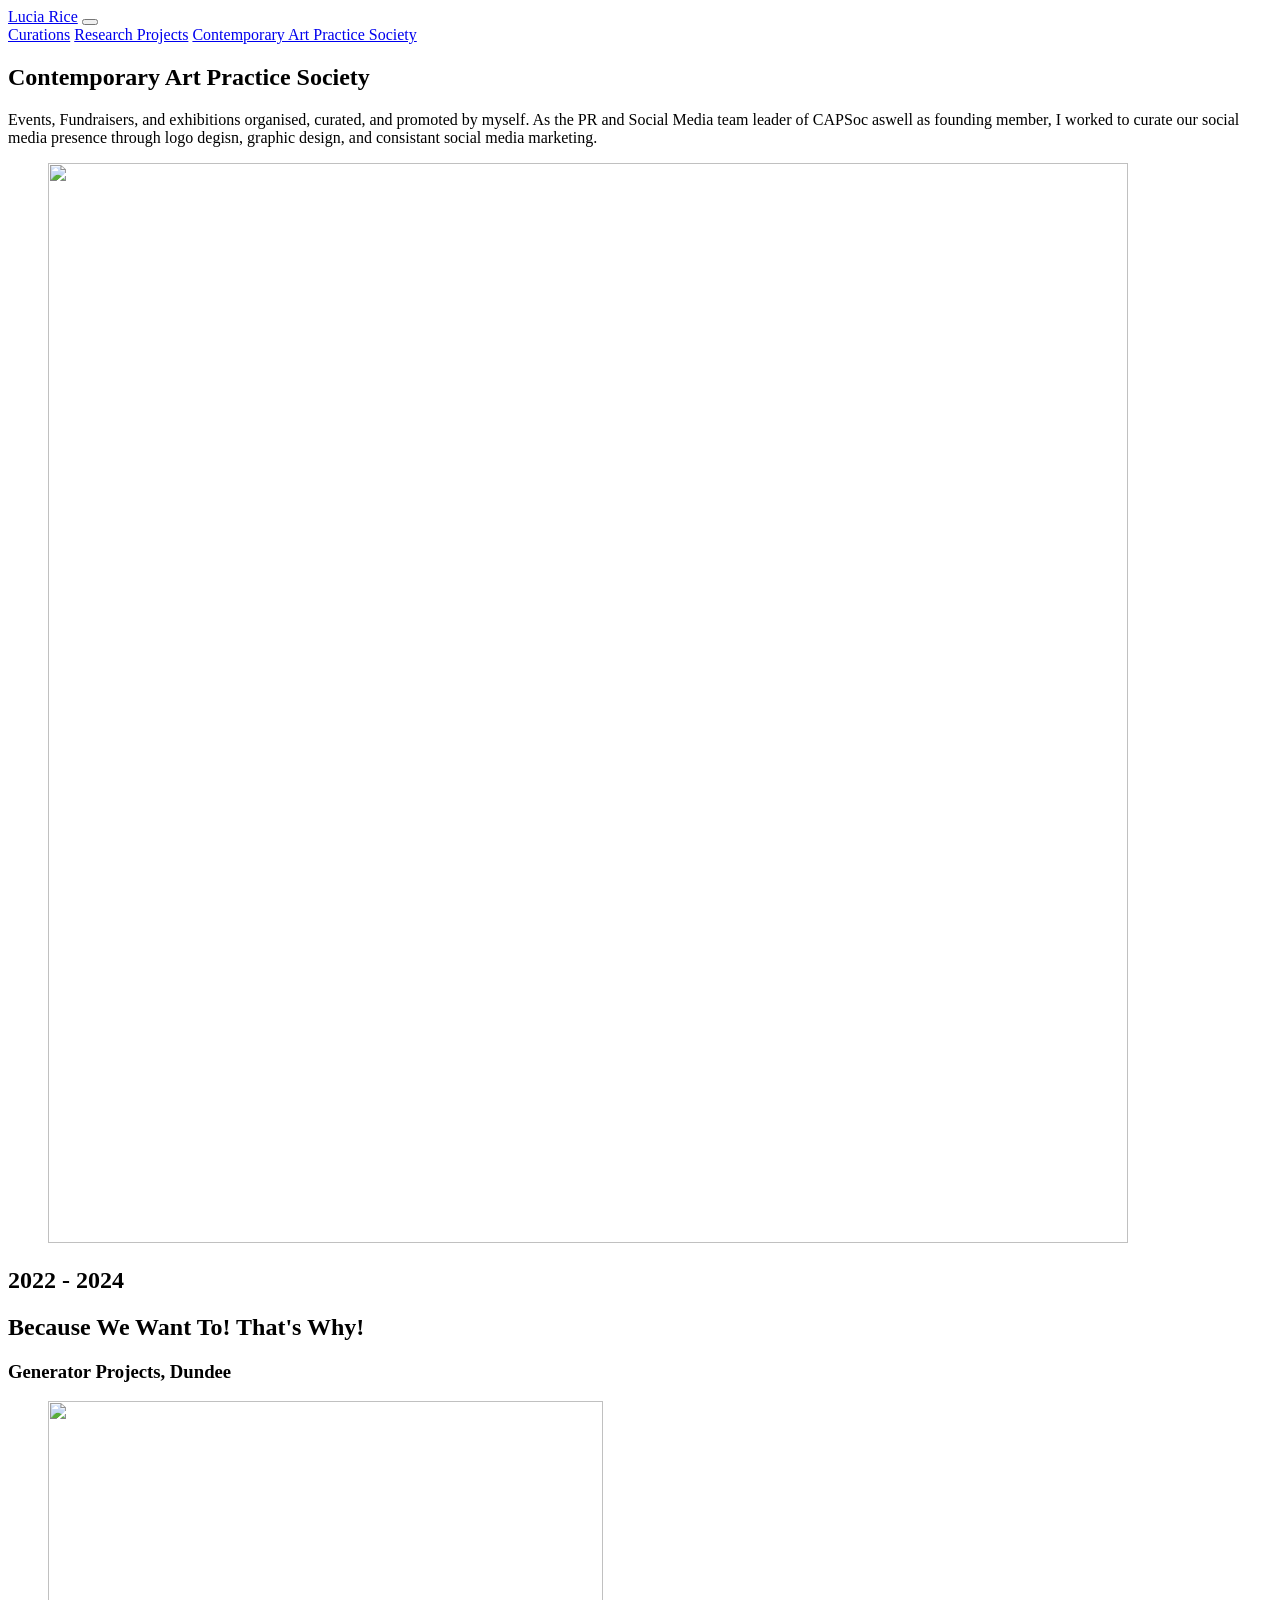
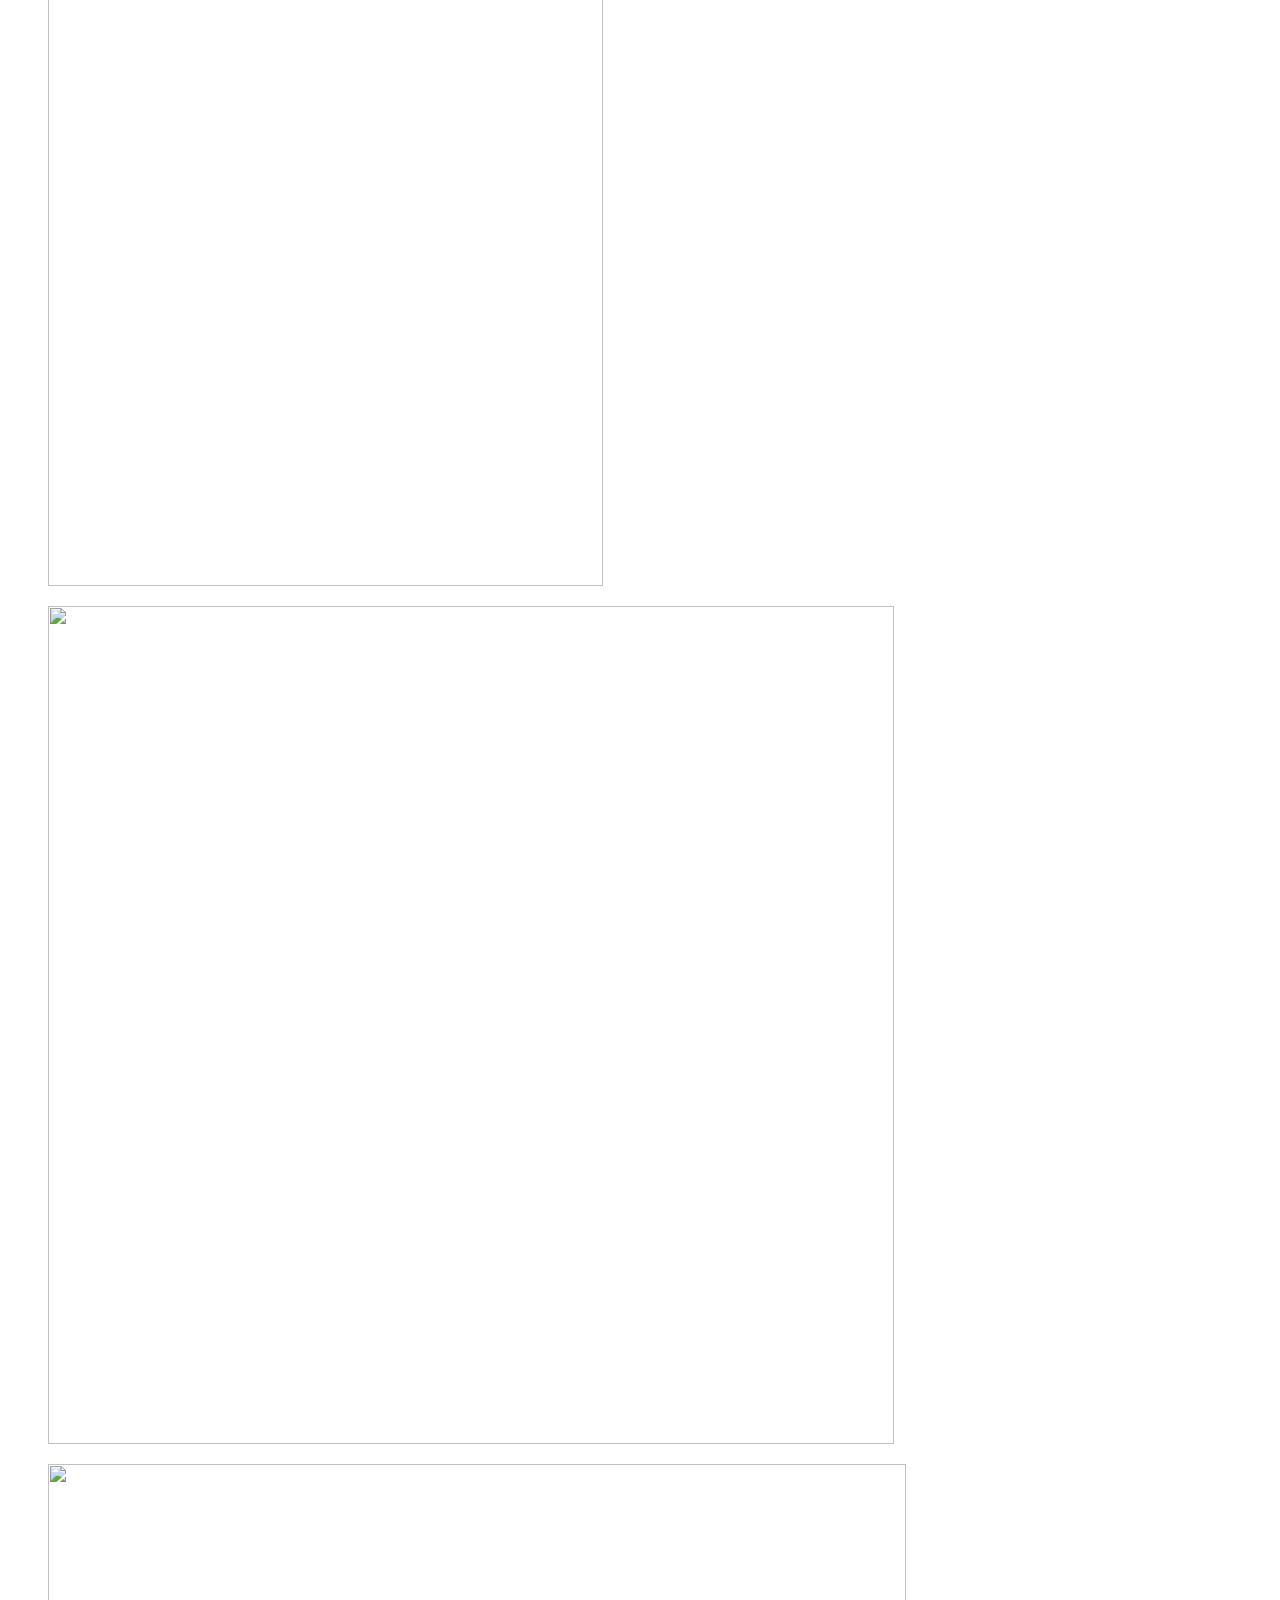
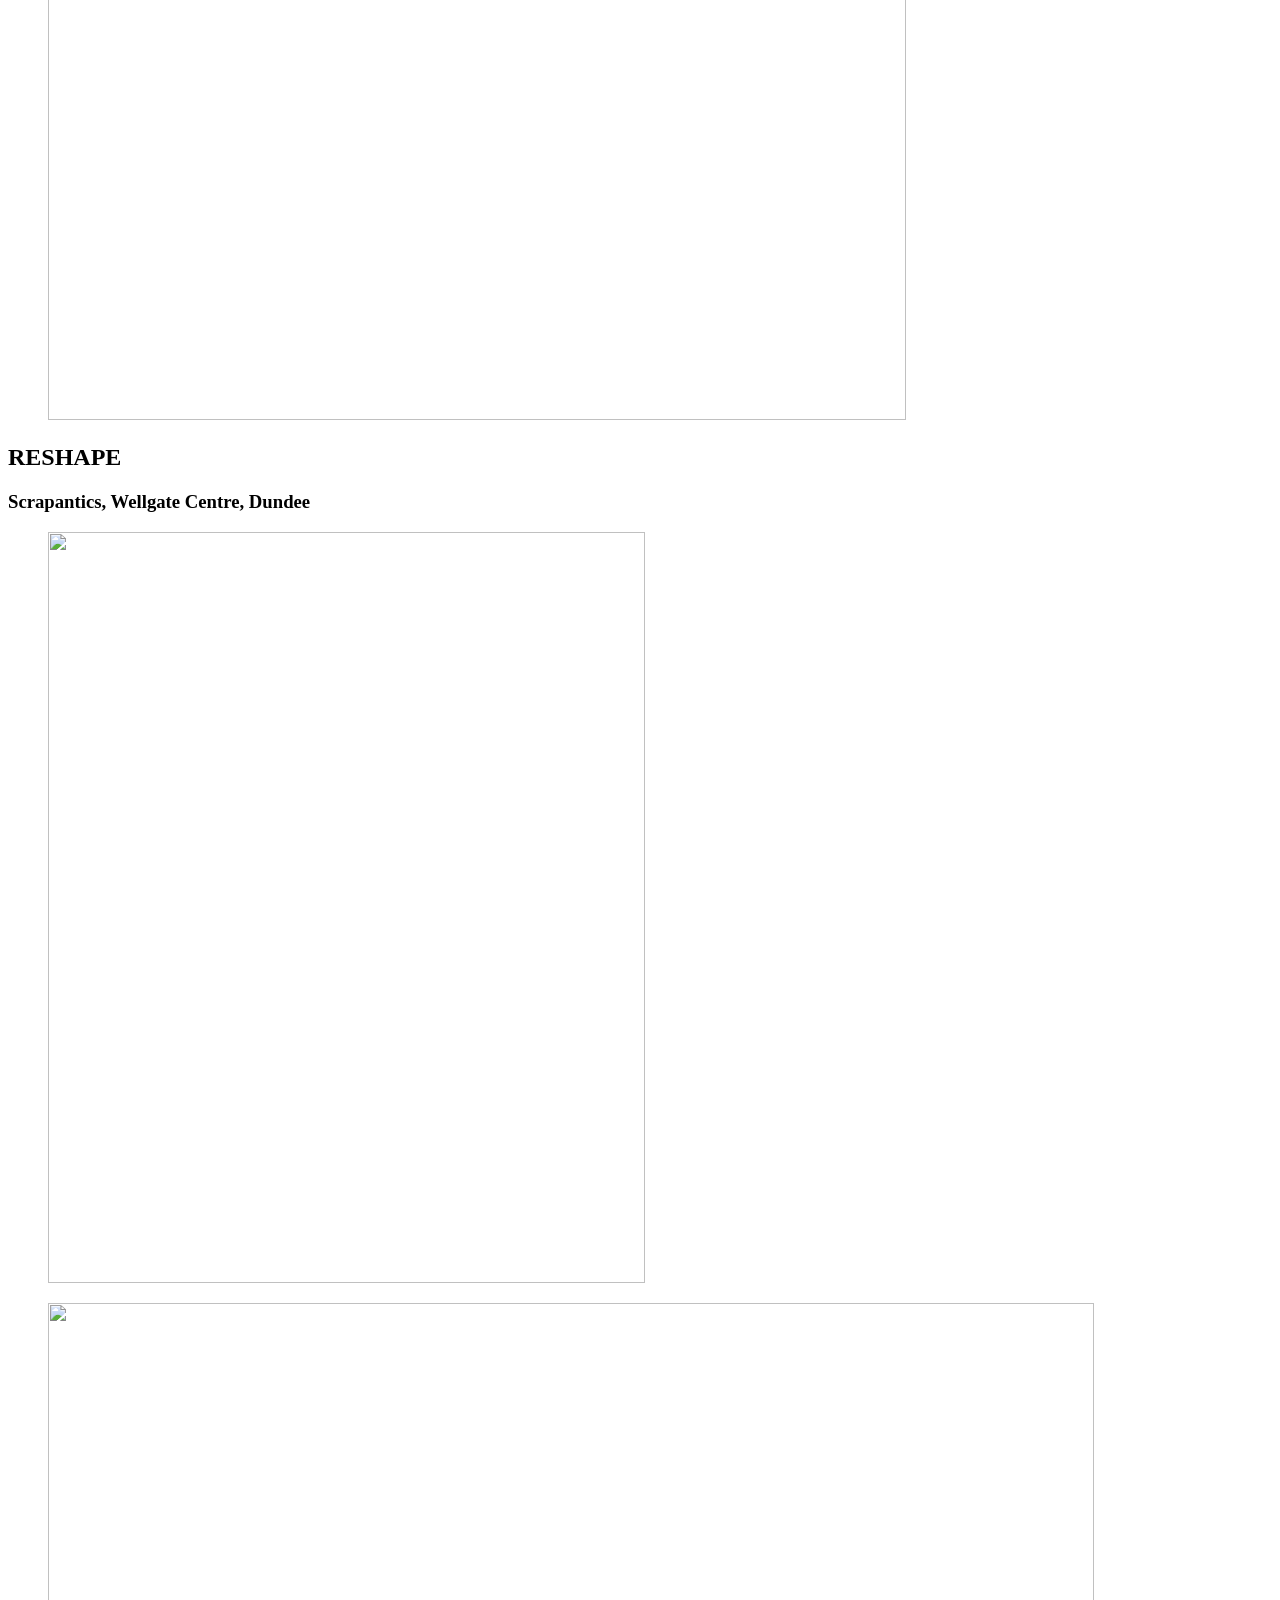
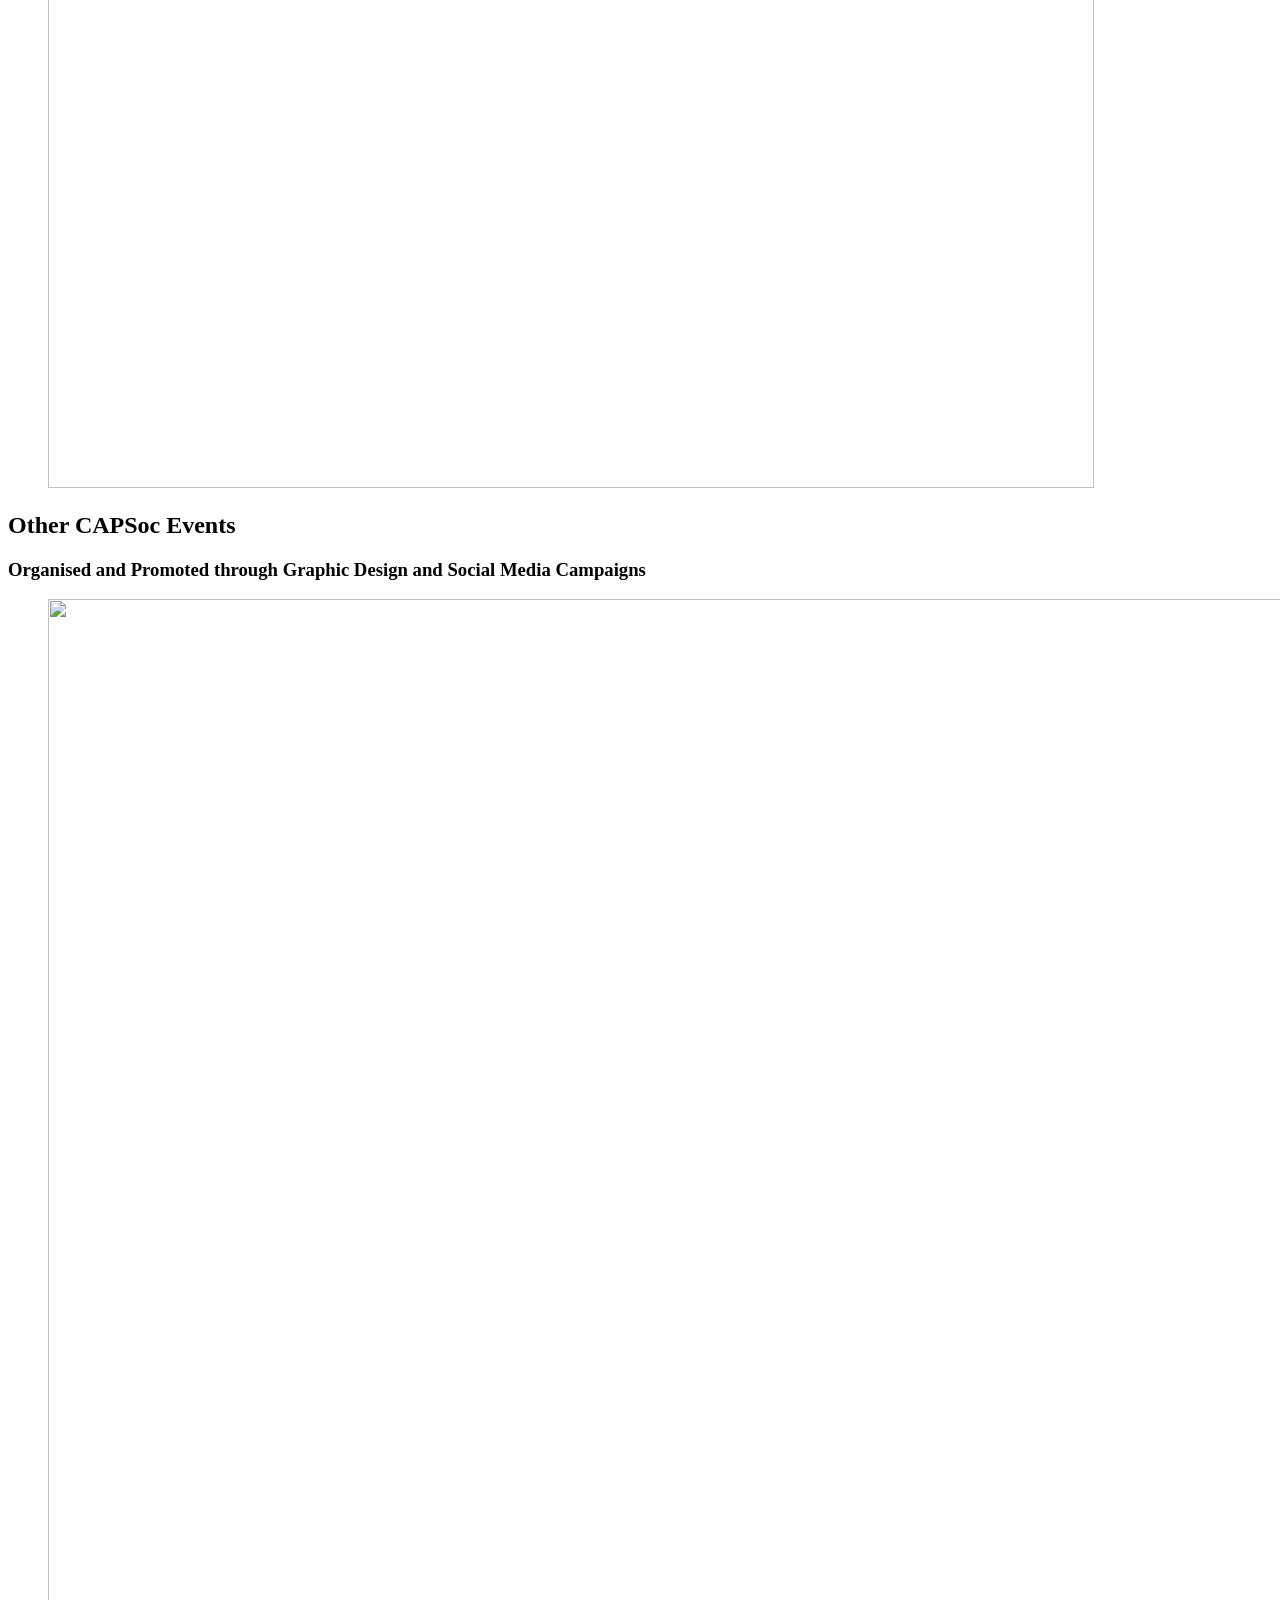
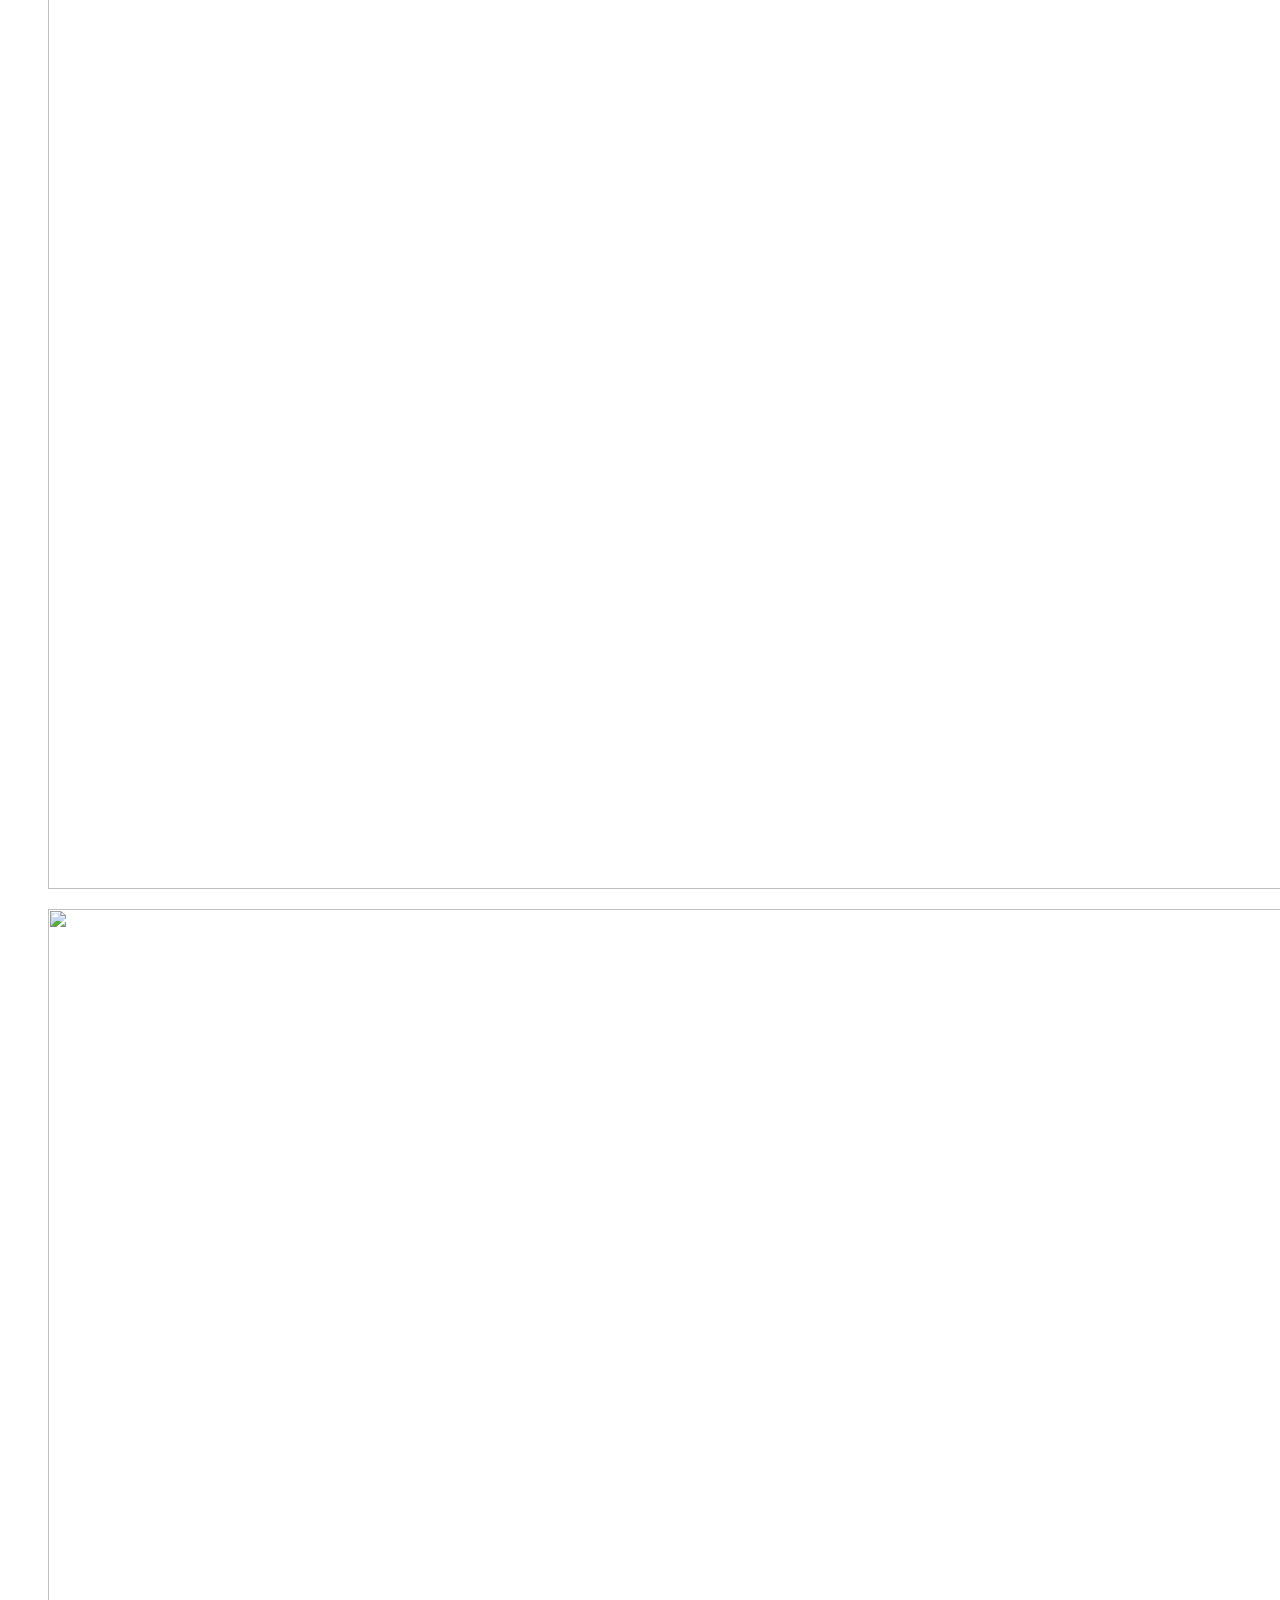
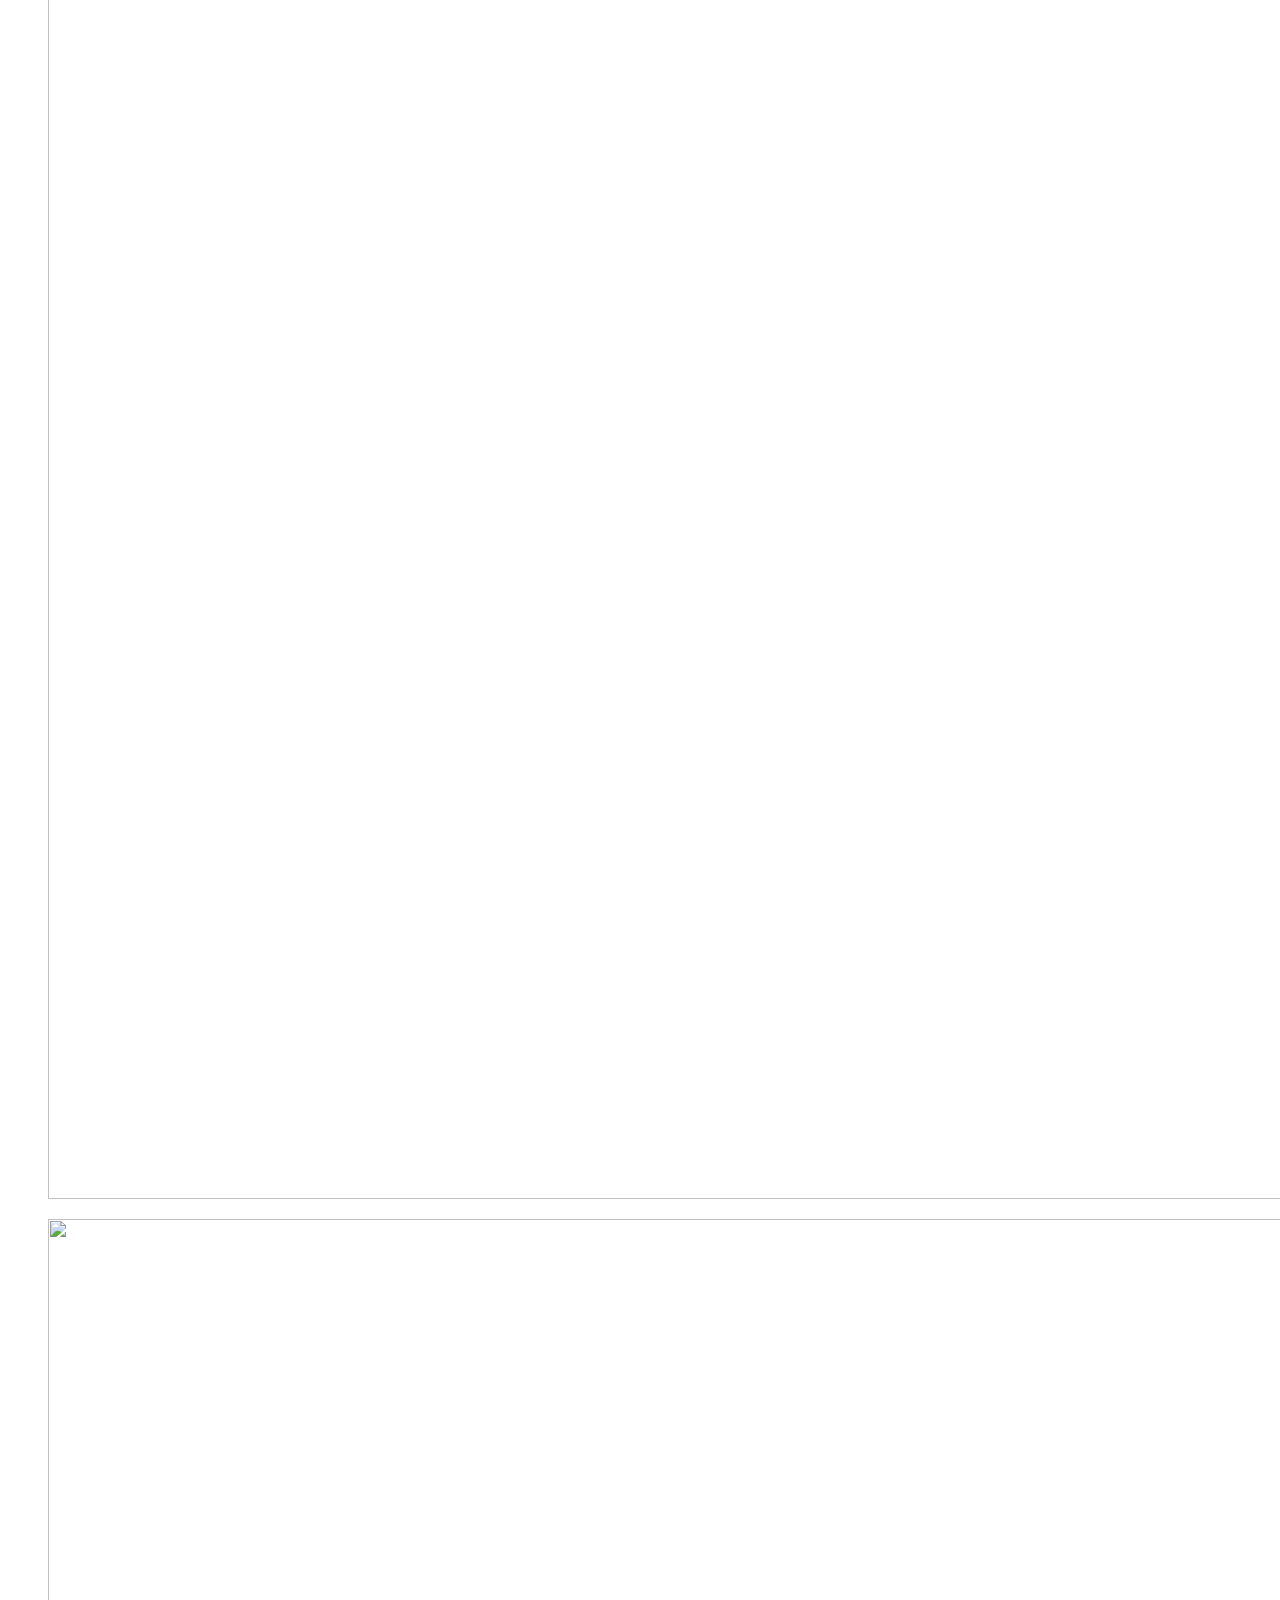
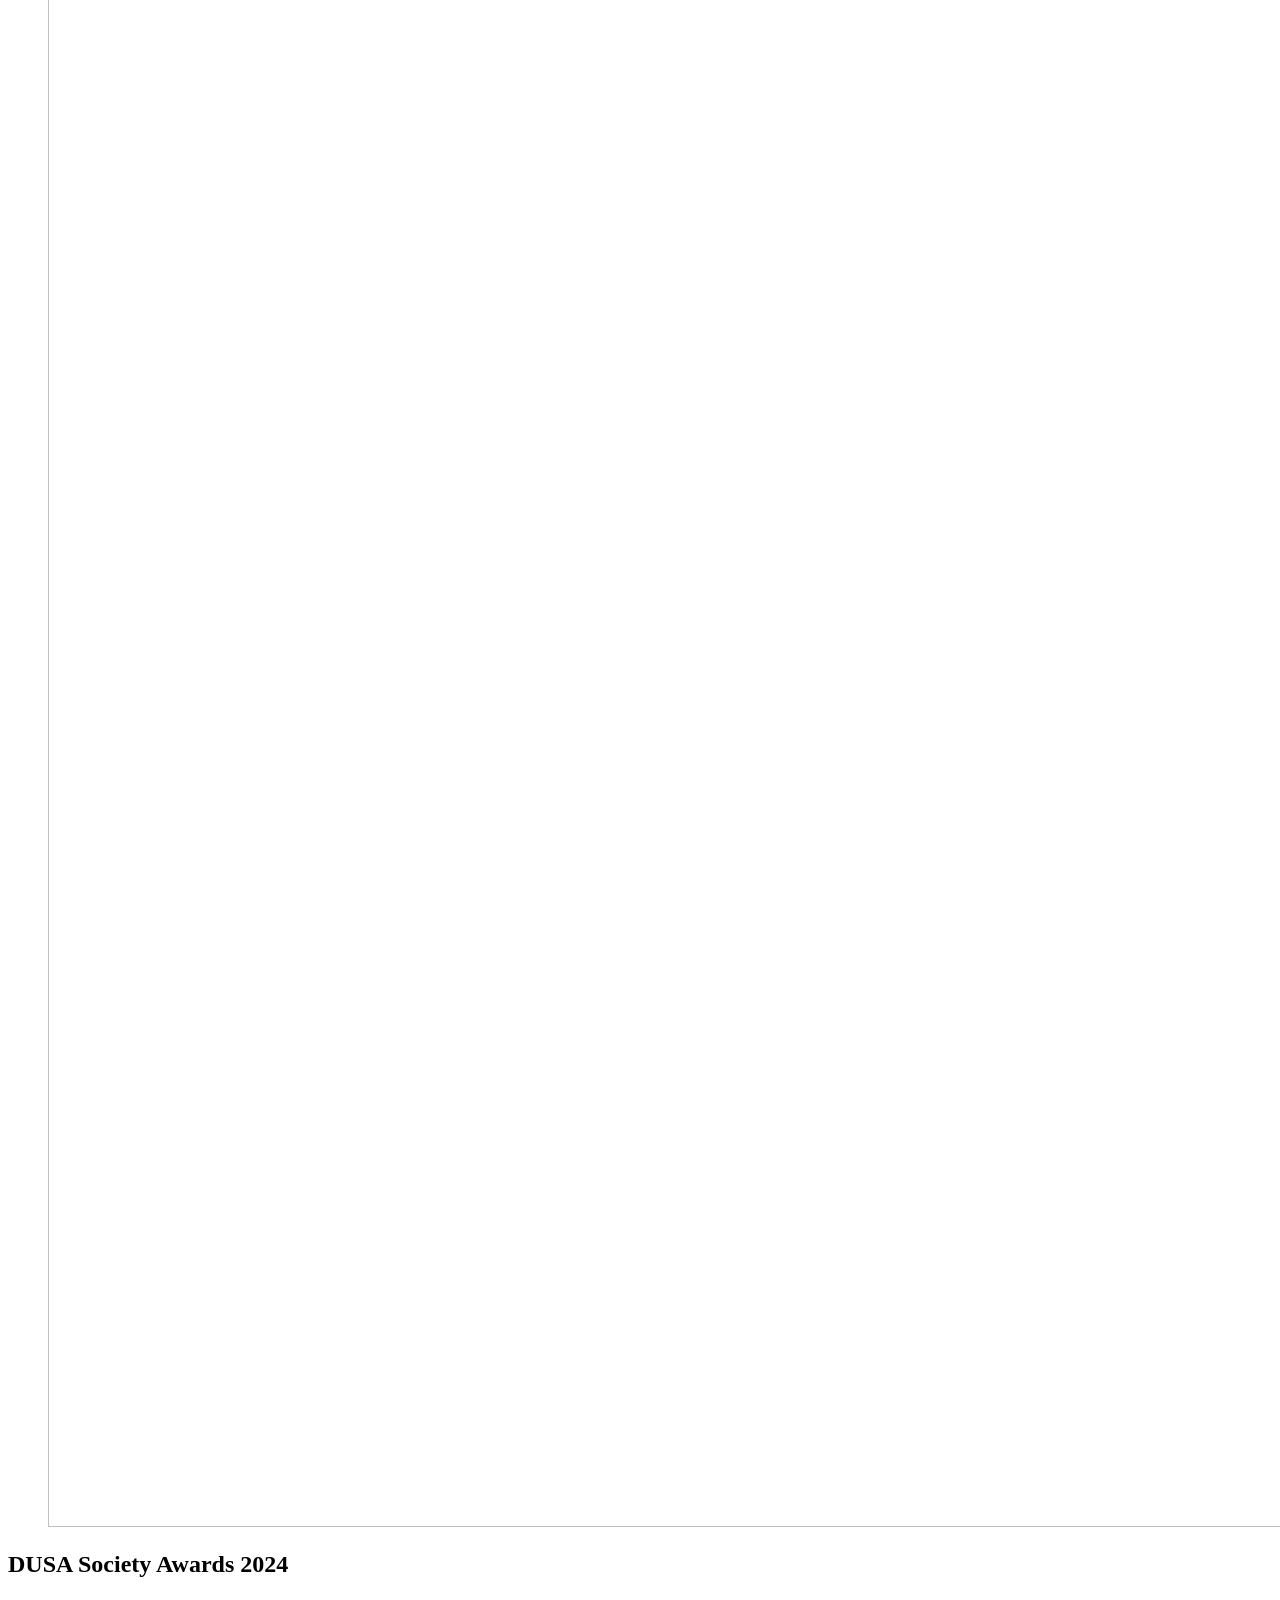
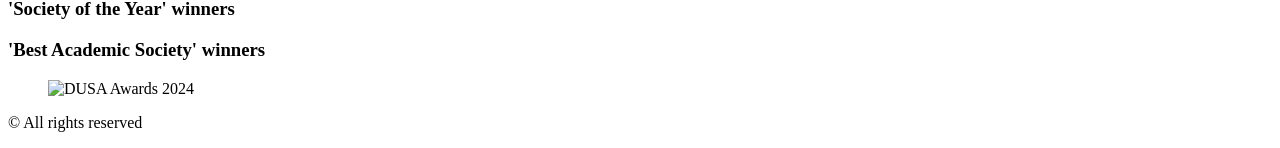
==== contemporary-art-practice-society.html @ 98f98ddd "Add files via upload" ====
<!doctype html>
<html lang="en">
<head>
  <meta charset="utf-8">
  <meta name="viewport" content="width=device-width, initial-scale=1">
  <title>Contemporary Art Practice Society — My Portfolio</title>
  <meta property="og:site_name" content="My Portfolio">
  <meta property="og:title" content="Contemporary Art Practice Society — My Portfolio">
  <link rel="preconnect" href="https://fonts.googleapis.com">
  <link rel="preconnect" href="https://fonts.gstatic.com" crossorigin>
  <link href="https://fonts.googleapis.com/css2?family=Inter:wght@400&family=Playfair+Display:wght@500;700&display=swap" rel="stylesheet">
  <link rel="stylesheet" href="css/styles.css">
  <script>document.documentElement.classList.add('js');</script>
  <script src="js/main.js" defer></script>
</head>
<body>
  <header class="site-header">
    <a class="site-logo" href="index.html">Lucia Rice</a>
    <button class="nav-toggle" aria-expanded="false" aria-controls="site-nav" aria-label="Toggle menu"><span></span><span></span><span></span></button>
    <nav id="site-nav" class="site-nav" aria-label="Main">
      <a href="index.html">Curations</a>
      <a href="research-projects.html">Research Projects</a>
      <a href="contemporary-art-practice-society.html" aria-current="page">Contemporary Art Practice Society</a>
    </nav>
  </header>

  <main>
    <section class="section section--two-col align-end">
      <div class="col">
        <h1 class="h1 max-800 text-left font-garamond self-start fade-in">Contemporary Art Practice Society</h1>
        <p class="long-text max-800 text-left font-garamond self-start fade-in">Events, Fundraisers, and exhibitions organised, curated, and promoted by myself. As the PR and Social Media team leader of CAPSoc aswell as founding member, I worked to curate our social media presence through logo degisn, graphic design, and consistant social media marketing.</p>
      </div>
      <div class="col">
        <figure class="single-image single-image--logo self-end fade-in"><img src="https://dkemhji6i1k0x.cloudfront.net/000_clients/4405666/page/logo-black-1-2bc833.webp" alt="" width="1080" height="1080"></figure>
        <h2 class="dates self-end fade-in">2022 - 2024</h2>
      </div>
    </section>
    <section class="section">
      <div class="col">
        <h2 class="h2 max-800 fade-in">Because We Want To! That's Why!</h2>
        <h3 class="h3 max-800 fade-in">Generator Projects, Dundee</h3>
        <div class="gallery stagger-fade-up" data-lightbox>
          <figure style="--ar: 0.707"><img src="https://dkemhji6i1k0x.cloudfront.net/000_clients/4405666/page/img-20240119-wa0010-c44b51.webp" alt="" width="555" height="785" loading="lazy"></figure>
          <figure style="--ar: 1.0095"><img src="https://dkemhji6i1k0x.cloudfront.net/000_clients/4405666/page/screenshot-2026-11-12-at-194853-1768f5.webp" alt="" width="846" height="838" loading="lazy"></figure>
          <figure style="--ar: 1.5432"><img src="https://dkemhji6i1k0x.cloudfront.net/000_clients/4405666/page/screenshot-2026-11-12-at-194929-c5b693.webp" alt="" width="858" height="556" loading="lazy"></figure>
        </div>
        <h2 class="h2 max-800 fade-in">RESHAPE</h2>
        <h3 class="h3 max-800 fade-in">Scrapantics, Wellgate Centre, Dundee</h3>
        <div class="gallery stagger-fade-up" data-lightbox>
          <figure style="--ar: 0.7949"><img src="https://dkemhji6i1k0x.cloudfront.net/000_clients/4405666/page/screenshot-2024-04-15-200110-c44b51.webp" alt="" width="597" height="751" loading="lazy"></figure>
          <figure style="--ar: 1.3325"><img src="https://dkemhji6i1k0x.cloudfront.net/000_clients/4405666/page/img-20231116-wa0006-acb04c.webp" alt="" width="1046" height="785" loading="lazy"></figure>
        </div>
        <h2 class="h2 max-800 fade-in">Other CAPSoc Events</h2>
        <h3 class="h3 max-800 fade-in">Organised and Promoted through Graphic Design and Social Media Campaigns</h3>
        <div class="gallery stagger-fade-up" data-lightbox>
          <figure style="--ar: 0.7497"><img src="https://dkemhji6i1k0x.cloudfront.net/000_clients/4405666/page/haloween-jpeg-ad5e4a.webp" alt="" width="1417" height="1890" loading="lazy"></figure>
          <figure style="--ar: 0.7497"><img src="https://dkemhji6i1k0x.cloudfront.net/000_clients/4405666/page/ceilidh-w-logo-b5c737.webp" alt="" width="1417" height="1890" loading="lazy"></figure>
          <figure style="--ar: 0.707"><img src="https://dkemhji6i1k0x.cloudfront.net/000_clients/4405666/page/studint-film-fest-7b6268.webp" alt="" width="2480" height="3508" loading="lazy"></figure>
        </div>
        <h2 class="h2 max-800 fade-in">DUSA Society Awards 2024</h2>
        <h3 class="h3 max-800 fade-in">'Society of the Year' winners</h3>
        <h3 class="h3 max-800 fade-in">'Best Academic Society' winners</h3>
        <figure class="single-image fade-in"><img src="https://dkemhji6i1k0x.cloudfront.net/000_clients/4405666/page/img-20240402-wa0009-7956ff.webp" alt="DUSA Awards 2024" width="1065" height="710" loading="lazy"></figure>
      </div>
    </section>
    <!-- empty spacer sections kept from the original site -->
    <section class="section"></section>
    <section class="section section--two-col"></section>
  </main>

  <footer class="site-footer">
    <p class="short-text">© All rights reserved</p>
  </footer>
</body>
</html>
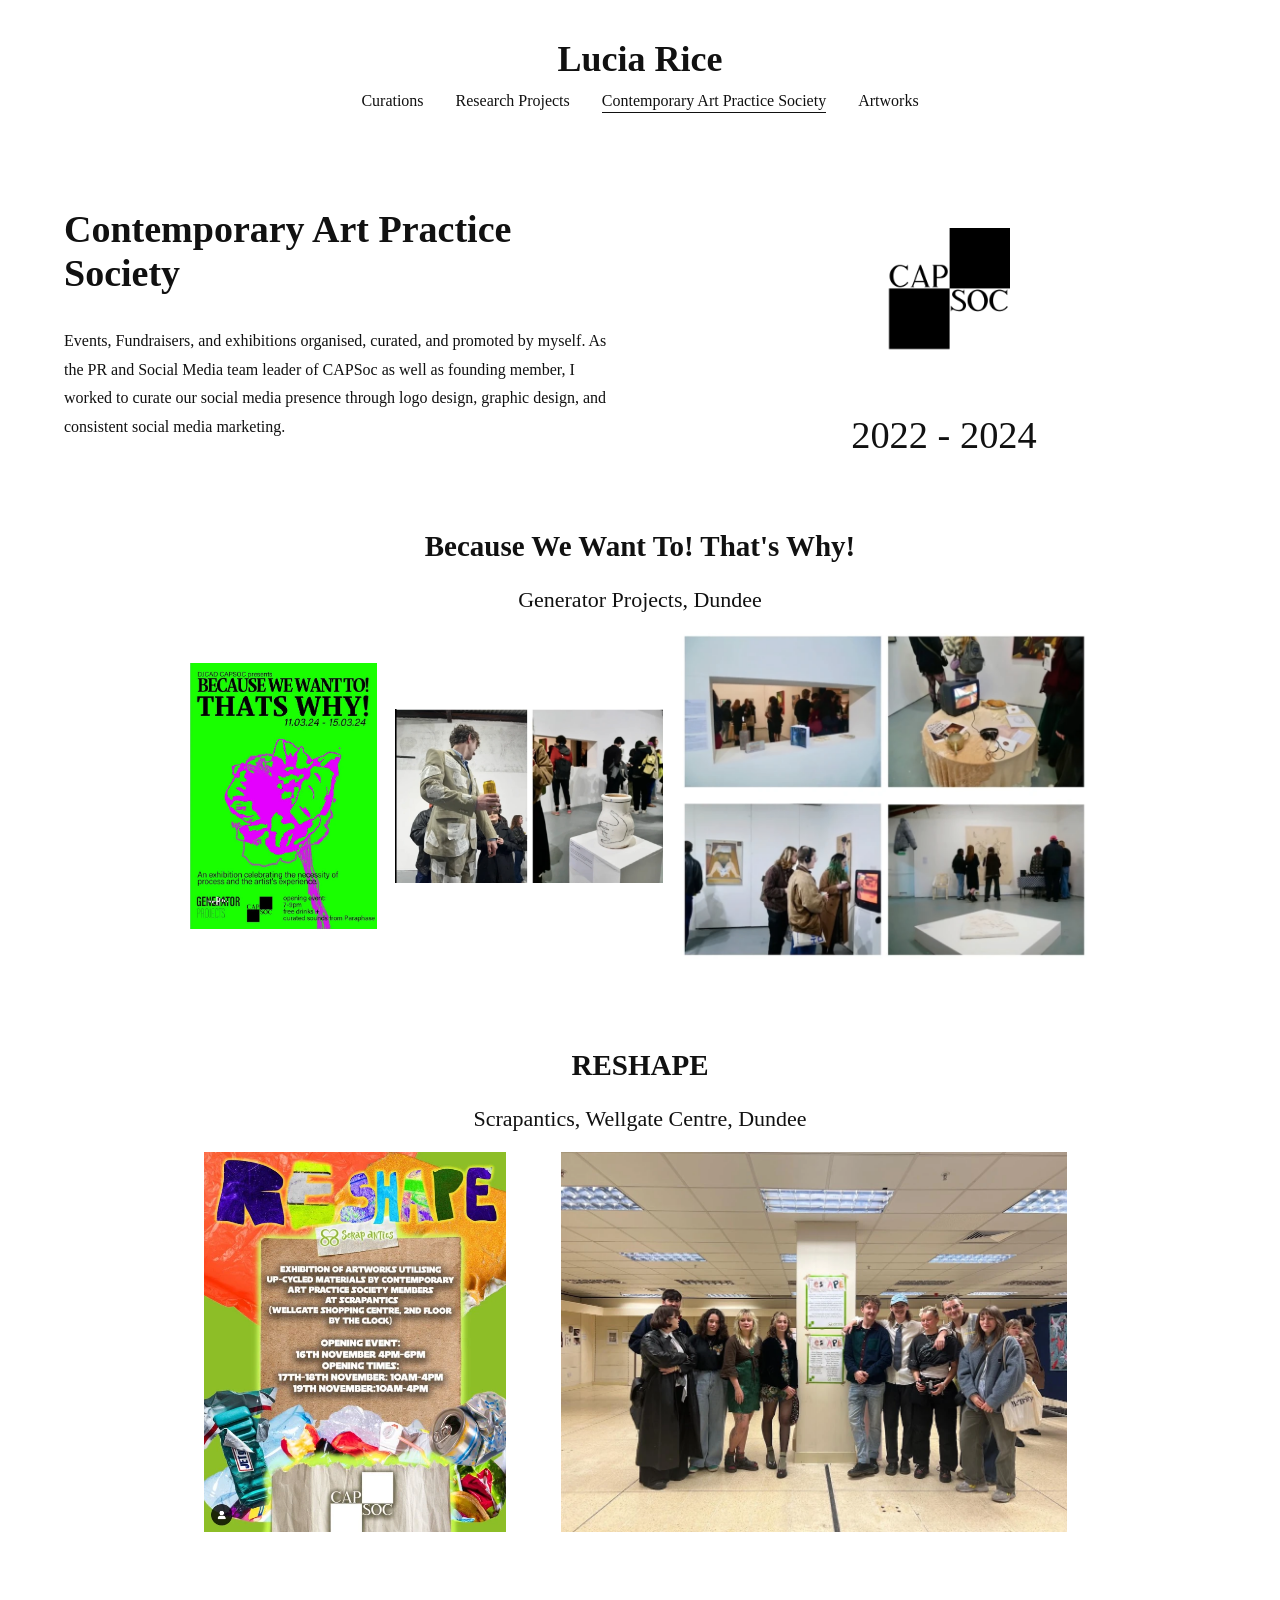
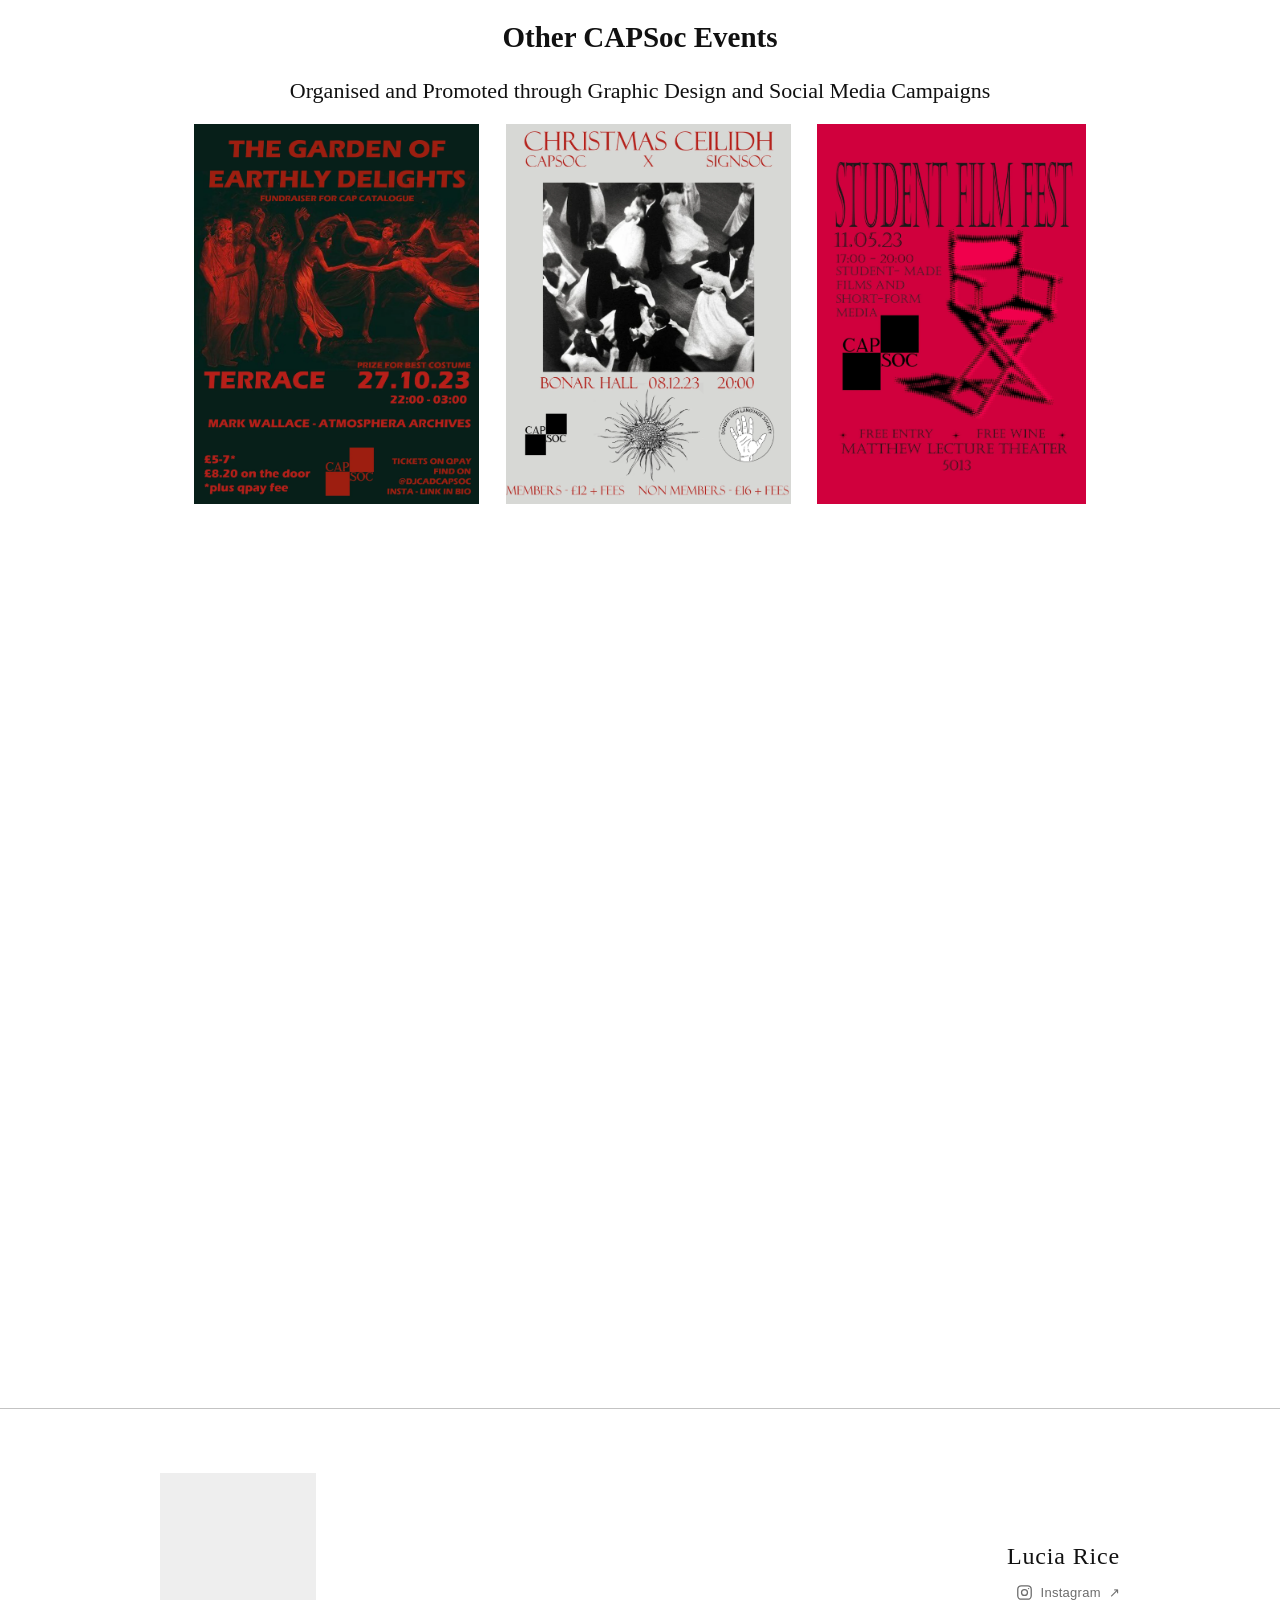
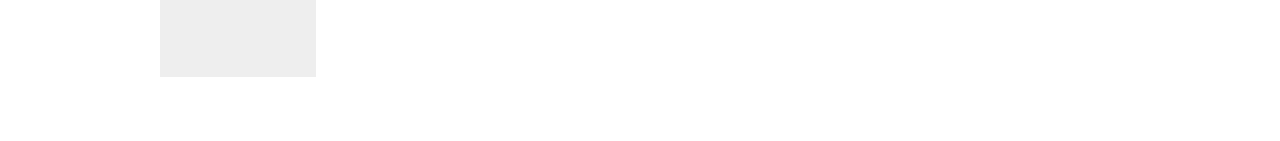
==== commit f884523d: "Add files via upload" ====
--- a/contemporary-art-practice-society.html
+++ b/contemporary-art-practice-society.html
@@ -16,22 +16,25 @@
 <body>
   <header class="site-header">
     <a class="site-logo" href="index.html">Lucia Rice</a>
+
+    <div class="header-portraits" aria-label="Photobooth portraits of Lucia Rice" role="img"><img src="images/portraits/IMG_9028.jpg" alt="" decoding="async"><img src="images/portraits/IMG_9029.jpg" alt="" decoding="async"><img src="images/portraits/IMG_9030.jpg" alt="" decoding="async"><img src="images/portraits/IMG_9031.jpg" alt="" decoding="async"></div>
     <button class="nav-toggle" aria-expanded="false" aria-controls="site-nav" aria-label="Toggle menu"><span></span><span></span><span></span></button>
     <nav id="site-nav" class="site-nav" aria-label="Main">
       <a href="index.html">Curations</a>
       <a href="research-projects.html">Research Projects</a>
       <a href="contemporary-art-practice-society.html" aria-current="page">Contemporary Art Practice Society</a>
+      <a href="artworks.html">Artworks</a>
     </nav>
   </header>
 
   <main>
-    <section class="section section--two-col align-end">
+    <section class="section section--two-col align-end caps-intro">
       <div class="col">
         <h1 class="h1 max-800 text-left font-garamond self-start fade-in">Contemporary Art Practice Society</h1>
-        <p class="long-text max-800 text-left font-garamond self-start fade-in">Events, Fundraisers, and exhibitions organised, curated, and promoted by myself. As the PR and Social Media team leader of CAPSoc aswell as founding member, I worked to curate our social media presence through logo degisn, graphic design, and consistant social media marketing.</p>
+        <p class="long-text max-800 text-left font-garamond self-start fade-in">Events, Fundraisers, and exhibitions organised, curated, and promoted by myself. As the PR and Social Media team leader of CAPSoc as well as founding member, I worked to curate our social media presence through logo design, graphic design, and consistent social media marketing.</p>
       </div>
       <div class="col">
-        <figure class="single-image single-image--logo self-end fade-in"><img src="https://dkemhji6i1k0x.cloudfront.net/000_clients/4405666/page/logo-black-1-2bc833.webp" alt="" width="1080" height="1080"></figure>
+        <figure class="single-image single-image--logo self-end fade-in"><img src="images/portfolio/caps-logo.webp" alt="" width="1080" height="1080"></figure>
         <h2 class="dates self-end fade-in">2022 - 2024</h2>
       </div>
     </section>
@@ -39,28 +42,28 @@
       <div class="col">
         <h2 class="h2 max-800 fade-in">Because We Want To! That's Why!</h2>
         <h3 class="h3 max-800 fade-in">Generator Projects, Dundee</h3>
-        <div class="gallery stagger-fade-up" data-lightbox>
-          <figure style="--ar: 0.707"><img src="https://dkemhji6i1k0x.cloudfront.net/000_clients/4405666/page/img-20240119-wa0010-c44b51.webp" alt="" width="555" height="785" loading="lazy"></figure>
-          <figure style="--ar: 1.0095"><img src="https://dkemhji6i1k0x.cloudfront.net/000_clients/4405666/page/screenshot-2026-11-12-at-194853-1768f5.webp" alt="" width="846" height="838" loading="lazy"></figure>
-          <figure style="--ar: 1.5432"><img src="https://dkemhji6i1k0x.cloudfront.net/000_clients/4405666/page/screenshot-2026-11-12-at-194929-c5b693.webp" alt="" width="858" height="556" loading="lazy"></figure>
+        <div class="gallery gallery--caps stagger-fade-up" data-lightbox>
+          <figure style="--ar: 0.707"><img src="images/portfolio/generator-poster.webp" alt="" width="555" height="785" loading="lazy"></figure>
+          <figure style="--ar: 1.0095"><img src="images/portfolio/generator-2.webp" alt="" width="846" height="838" loading="lazy"></figure>
+          <figure style="--ar: 1.5432"><img src="images/portfolio/generator-3.webp" alt="" width="858" height="556" loading="lazy"></figure>
         </div>
         <h2 class="h2 max-800 fade-in">RESHAPE</h2>
         <h3 class="h3 max-800 fade-in">Scrapantics, Wellgate Centre, Dundee</h3>
-        <div class="gallery stagger-fade-up" data-lightbox>
-          <figure style="--ar: 0.7949"><img src="https://dkemhji6i1k0x.cloudfront.net/000_clients/4405666/page/screenshot-2024-04-15-200110-c44b51.webp" alt="" width="597" height="751" loading="lazy"></figure>
-          <figure style="--ar: 1.3325"><img src="https://dkemhji6i1k0x.cloudfront.net/000_clients/4405666/page/img-20231116-wa0006-acb04c.webp" alt="" width="1046" height="785" loading="lazy"></figure>
+        <div class="gallery gallery--caps stagger-fade-up" data-lightbox>
+          <figure style="--ar: 0.7949"><img src="images/portfolio/reshape-1.webp" alt="" width="597" height="751" loading="lazy"></figure>
+          <figure style="--ar: 1.3325"><img src="images/portfolio/reshape-2.webp" alt="" width="1046" height="785" loading="lazy"></figure>
         </div>
         <h2 class="h2 max-800 fade-in">Other CAPSoc Events</h2>
         <h3 class="h3 max-800 fade-in">Organised and Promoted through Graphic Design and Social Media Campaigns</h3>
-        <div class="gallery stagger-fade-up" data-lightbox>
-          <figure style="--ar: 0.7497"><img src="https://dkemhji6i1k0x.cloudfront.net/000_clients/4405666/page/haloween-jpeg-ad5e4a.webp" alt="" width="1417" height="1890" loading="lazy"></figure>
-          <figure style="--ar: 0.7497"><img src="https://dkemhji6i1k0x.cloudfront.net/000_clients/4405666/page/ceilidh-w-logo-b5c737.webp" alt="" width="1417" height="1890" loading="lazy"></figure>
-          <figure style="--ar: 0.707"><img src="https://dkemhji6i1k0x.cloudfront.net/000_clients/4405666/page/studint-film-fest-7b6268.webp" alt="" width="2480" height="3508" loading="lazy"></figure>
+        <div class="gallery gallery--caps stagger-fade-up" data-lightbox>
+          <figure style="--ar: 0.7497"><img src="images/portfolio/event-halloween.webp" alt="" width="1417" height="1890" loading="lazy"></figure>
+          <figure style="--ar: 0.7497"><img src="images/portfolio/event-ceilidh.webp" alt="" width="1417" height="1890" loading="lazy"></figure>
+          <figure style="--ar: 0.707"><img src="images/portfolio/event-film-festival.webp" alt="" width="2480" height="3508" loading="lazy"></figure>
         </div>
         <h2 class="h2 max-800 fade-in">DUSA Society Awards 2024</h2>
         <h3 class="h3 max-800 fade-in">'Society of the Year' winners</h3>
         <h3 class="h3 max-800 fade-in">'Best Academic Society' winners</h3>
-        <figure class="single-image fade-in"><img src="https://dkemhji6i1k0x.cloudfront.net/000_clients/4405666/page/img-20240402-wa0009-7956ff.webp" alt="DUSA Awards 2024" width="1065" height="710" loading="lazy"></figure>
+        <figure class="single-image single-image--awards fade-in"><img src="images/portfolio/dusa-awards-2024.webp" alt="DUSA Awards 2024" width="1065" height="710" loading="lazy"></figure>
       </div>
     </section>
     <!-- empty spacer sections kept from the original site -->
@@ -68,8 +71,19 @@
     <section class="section section--two-col"></section>
   </main>
 
-  <footer class="site-footer">
-    <p class="short-text">© All rights reserved</p>
+  <footer class="site-footer site-footer--editorial">
+    <div class="footer-content">
+      <div class="portrait-sequence" role="img" aria-label="Four black-and-white photobooth portraits of Lucia Rice">
+        <img src="images/portraits/IMG_9028.jpg" alt="" decoding="async" loading="lazy">
+        <img src="images/portraits/IMG_9029.jpg" alt="" decoding="async" loading="lazy">
+        <img src="images/portraits/IMG_9030.jpg" alt="" decoding="async" loading="lazy">
+        <img src="images/portraits/IMG_9031.jpg" alt="" decoding="async" loading="lazy">
+      </div>
+      <div class="footer-details">
+        <p class="short-text">Lucia Rice</p>
+        <a class="footer-instagram" href="https://www.instagram.com/chiaaart_/" target="_blank" rel="noopener noreferrer" aria-label="Lucia Rice art Instagram, @chiaaart_"><svg class="instagram-icon" viewBox="0 0 24 24" width="17" height="17" fill="none" stroke="currentColor" stroke-width="1.8" stroke-linecap="round" stroke-linejoin="round" aria-hidden="true"><rect x="2.5" y="2.5" width="19" height="19" rx="5"/><circle cx="12" cy="12" r="4.2"/><circle cx="17.7" cy="6.5" r="1" fill="currentColor" stroke="none"/></svg><span>Instagram</span> <span aria-hidden="true">↗</span></a>
+      </div>
+    </div>
   </footer>
 </body>
 </html>
--- a/css/styles.css
+++ b/css/styles.css
@@ -0,0 +1,592 @@
+/* ==========================================================================
+   Lucia Rice portfolio: site styles
+   Values (fonts, sizes, spacing) were taken from the original Portfoliobox
+   site, so the look matches. Change the tokens below to restyle everything.
+   ========================================================================== */
+
+:root {
+  /* colours */
+  --page-bg: #ffffff;
+  --page-text: #111111;
+  --panel: #f5f5f5;
+  --muted: #6b6b6b;
+  --border: rgba(17, 17, 17, 0.25);
+
+  /* fonts */
+  --font-body: 'Inter', sans-serif;
+  --font-heading: 'Playfair Display', serif;
+  --font-garamond: 'Garamond', serif;
+  --font-georgia: 'Georgia', serif;
+  --font-paste: 'Times New Roman', serif; /* used by the essay abstracts */
+
+  /* spacing */
+  --section-pad-y: 4vh;
+  --section-pad-x: 5%;
+  --col-gap: 40px;
+  --breakpoint-note: 768px; /* media queries below use this value */
+}
+
+*,
+*::before,
+*::after { box-sizing: border-box; }
+
+html { -webkit-text-size-adjust: 100%; }
+
+body {
+  margin: 0;
+  background: var(--page-bg);
+  color: var(--page-text);
+  font-family: var(--font-body);
+  font-weight: 400;
+  overflow-x: clip;
+}
+
+img { display: block; max-width: 100%; }
+
+a { color: inherit; text-decoration: none; }
+a:focus-visible,
+button:focus-visible { outline: 2px solid var(--page-text); outline-offset: 3px; }
+
+/* ---------- header / navigation (centred, stacked) ---------- */
+
+.site-header {
+  display: grid;
+  grid-template-columns: 1fr;
+  gap: 0.55em;
+  justify-items: center;
+  align-items: center;
+  padding: 18px 4vw;
+}
+
+.site-logo {
+  font-family: var(--font-heading);
+  font-weight: 700;
+  font-size: 36px;
+  line-height: 1;
+  text-align: center;
+}
+
+.site-nav {
+  display: flex;
+  flex-direction: row;
+  flex-wrap: wrap;
+  justify-content: center;
+  align-items: center;
+  column-gap: 2em;
+  row-gap: 0.4em;
+  font-family: var(--font-heading);
+  font-weight: 500;
+}
+
+.site-nav a { padding: 0.15em 0; border-bottom: 1px solid transparent; }
+.site-nav a:hover,
+.site-nav a[aria-current='page'] { border-bottom-color: currentColor; }
+
+.nav-toggle {
+  display: none;
+  background: none;
+  border: 0;
+  padding: 8px;
+  cursor: pointer;
+}
+.nav-toggle span {
+  display: block;
+  width: 24px;
+  height: 2px;
+  margin: 5px 0;
+  background: var(--page-text);
+  transition: transform 0.25s ease, opacity 0.25s ease;
+}
+.nav-toggle[aria-expanded='true'] span:nth-child(1) { transform: translateY(7px) rotate(45deg); }
+.nav-toggle[aria-expanded='true'] span:nth-child(2) { opacity: 0; }
+.nav-toggle[aria-expanded='true'] span:nth-child(3) { transform: translateY(-7px) rotate(-45deg); }
+
+/* ---------- sections ---------- */
+
+.section {
+  display: grid;
+  grid-template-columns: 1fr;
+  align-items: center;
+  width: 100%;
+  min-height: 20px;
+  padding: var(--section-pad-y) var(--section-pad-x);
+}
+
+.section--two-col {
+  grid-template-columns: 1fr 1fr;
+  gap: var(--col-gap);
+}
+
+/* Each column inside a section is a vertical stack. */
+.col {
+  display: flex;
+  flex-direction: column;
+  min-width: 0;
+}
+.section--two-col.align-start { align-items: flex-start; }
+.section--two-col.align-end { align-items: flex-end; }
+
+/* Centre blocks inside a column unless a modifier says otherwise. */
+.col > * { margin-inline: auto; width: 100%; }
+.col > .self-start { margin-inline: 0 auto; }
+.col > .self-end { margin-inline: auto 0; }
+.col > .self-center { margin-inline: auto; }
+
+/* ---------- text blocks ---------- */
+
+.h1,
+.h2,
+.h3 {
+  font-family: var(--font-heading);
+  text-align: center;
+  margin-top: 0;
+}
+.h1 { font-size: 38px; font-weight: 700; margin-bottom: 32px; }
+.h2 { font-size: 29px; font-weight: 700; margin-bottom: 24px; }
+.h3 { font-size: 22px; font-weight: 500; margin-bottom: 20px; }
+
+.long-text { line-height: 1.8; margin-block: 0 16px; }
+.short-text { margin-block: 0 16px; }
+
+.max-800 { max-width: 800px; }
+.max-none { max-width: none; }
+.text-left { text-align: left; }
+.text-center { text-align: center; }
+.text-right { text-align: right; }
+.text-justify { text-align: justify; }
+.font-garamond { font-family: var(--font-garamond); }
+.font-georgia { font-family: var(--font-georgia); }
+
+/* Essay abstracts were pasted into Portfoliobox with their own fonts, so each
+   variant below keeps the size it had on the original site. */
+.essay { font-family: var(--font-paste); font-size: 12px; line-height: normal; color: #000; }
+.essay p { margin: 0 0 1em; }
+.essay--garamond { font-family: var(--font-garamond); line-height: 1.2; }
+.essay--small { font-size: 8pt; line-height: 1.2; }
+.essay--small p { margin: 0; }
+.essay--small p.gap-after { margin-bottom: 1.2em; }
+.essay--small p.indent { margin-left: 36pt; }
+
+/* ---------- CAPS page ---------- */
+
+.dates {
+  font-family: var(--font-garamond);
+  font-size: 80px;
+  line-height: 1.5;
+  max-width: 500px;
+  text-align: right;
+  margin-block: 0;
+  font-weight: 400;
+}
+
+/* ---------- Research page: opening heading ---------- */
+
+.section--research-title {
+  grid-template-columns: 400px 360px;
+  gap: var(--col-gap);
+  justify-content: center;
+  overflow-x: clip;
+}
+/* The original heading was set wider than its 400px column, so it runs
+   across the grid on one line. Kept as it was. */
+.col > .research-title { width: 2000px; max-width: 1163px; text-align: left; margin-inline: 0; }
+
+/* ---------- description list (research page, last block) ---------- */
+
+.desc-list {
+  display: grid;
+  grid-template-columns: repeat(3, 1fr);
+  column-gap: 32px;
+  align-items: start;
+  max-width: 800px;
+  font-family: var(--font-garamond);
+  text-align: justify;
+}
+.desc-list h5 { font-size: 1.1em; font-weight: 700; margin: 0 0 0.5em; }
+.desc-list p { margin: 0 0 1em; }
+.desc-list .desc > :last-child { margin-bottom: 0; }
+
+/* ---------- images and galleries ---------- */
+
+.single-image { max-width: 800px; margin-bottom: 16px; }
+.single-image img { width: 100%; height: auto; object-fit: cover; }
+.single-image--logo { max-width: 403px; max-height: 492px; }
+
+/* A row of images with equal heights. Each figure's width follows its
+   aspect ratio (--ar = width / height). If you swap a picture, update --ar. */
+.gallery {
+  display: flex;
+  align-items: stretch;
+  width: 83%;
+  margin: 0 auto 24px;
+}
+.gallery figure { flex: var(--ar, 1) 1 0; min-width: 0; margin: 0; }
+.gallery img { width: 100%; height: 100%; object-fit: cover; }
+.gallery[data-lightbox] img { cursor: zoom-in; }
+
+/* ---------- footer ---------- */
+
+.site-footer {
+  display: grid;
+  justify-content: center;
+  padding: 8vh var(--section-pad-x) 2vh;
+}
+
+/* ---------- animation (fade in on scroll) ---------- */
+
+.js .fade-in { opacity: 0; transition: opacity 0.8s ease; }
+.js .fade-in.in-view { opacity: 1; }
+.js .stagger-fade-up figure {
+  opacity: 0;
+  transform: translateY(18px);
+  transition: opacity 0.7s ease, transform 0.7s ease;
+  transition-delay: calc(var(--i, 0) * 90ms);
+}
+.js .stagger-fade-up.in-view figure { opacity: 1; transform: none; }
+
+@media (prefers-reduced-motion: reduce) {
+  .js .fade-in,
+  .js .stagger-fade-up figure { opacity: 1; transform: none; transition: none; }
+}
+
+/* ---------- lightbox ---------- */
+
+.lightbox {
+  position: fixed;
+  inset: 0;
+  z-index: 1000;
+  display: none;
+  align-items: center;
+  justify-content: center;
+  background: rgba(255, 255, 255, 0.96);
+  animation: lb-fade 0.25s ease;
+}
+.lightbox.open { display: flex; }
+.lightbox img { max-width: 92vw; max-height: 88vh; object-fit: contain; }
+.lightbox button {
+  position: absolute;
+  background: none;
+  border: 0;
+  font-size: 34px;
+  line-height: 1;
+  padding: 14px 18px;
+  color: var(--page-text);
+  cursor: pointer;
+}
+.lightbox .lb-close { top: 8px; right: 8px; }
+.lightbox .lb-prev { left: 4px; top: 50%; transform: translateY(-50%); }
+.lightbox .lb-next { right: 4px; top: 50%; transform: translateY(-50%); }
+@keyframes lb-fade { from { opacity: 0; } to { opacity: 1; } }
+
+/* ---------- mobile ---------- */
+
+@media (max-width: 768px) {
+  .site-header {
+    grid-template-columns: 1fr auto;
+    justify-items: start;
+    padding: 14px 4vw;
+  }
+  .site-logo { font-size: 34px; text-align: left; }
+  .nav-toggle { display: block; }
+  .site-nav {
+    display: none;
+    grid-column: 1 / -1;
+    flex-direction: column;
+    flex-wrap: nowrap;
+    align-items: flex-start;
+    justify-content: flex-start;
+    font-size: 18px;
+    line-height: 1.2;
+    row-gap: 0.7em;
+    padding: 8px 0 4px;
+  }
+  .site-nav.open { display: flex; }
+
+  .section--two-col,
+  .section--research-title { grid-template-columns: 1fr; }
+  .col > .research-title { width: auto; max-width: 100%; text-align: center; }
+
+  .dates { font-size: 48px; text-align: left; margin-top: 12px; }
+  .col > .self-end { margin-inline: 0 auto; }
+
+  .desc-list { grid-template-columns: 1fr; row-gap: 24px; }
+  .gallery { width: 100%; }
+}
+
+/* ---- Focused portfolio refinements ---- */
+html { scroll-behavior: smooth; }
+.site-footer { padding: 26px 5% 30px; border-top: 1px solid var(--border); }
+.site-footer .short-text { margin: 0; font-family: var(--font-heading); font-size: 13px; letter-spacing: .035em; color: var(--muted); }
+/* Larger, consistent body copy only on the research page. */
+body:has(.section--research-title) .essay,
+body:has(.section--research-title) .essay--small,
+body:has(.section--research-title) .essay--garamond { font-size: clamp(16px, 1.35vw, 18px); line-height: 1.65; }
+body:has(.section--research-title) .desc-list .desc { font-size: clamp(15px, 1.2vw, 17px); line-height: 1.55; }
+/* CAPSoc opening: keep the original arrangement, but balance the logo and years. */
+.caps-intro { align-items: center; gap: clamp(25px, 5vw, 90px); }
+.caps-intro .col:last-child { align-items: center; justify-content: center; gap: 8px; }
+.caps-intro .single-image--logo { width: min(100%, 220px); max-height: none; margin: 0 auto; }
+.caps-intro .dates { width: auto; max-width: 100%; margin: 0 auto; font-size: clamp(25px, 3vw, 42px); line-height: 1.2; text-align: center; white-space: nowrap; }
+.gallery--caps { max-width: 900px; gap: 18px; margin-bottom: clamp(50px, 7vw, 110px); }
+.gallery--caps figure { overflow: hidden; border-radius: 2px; }
+.gallery--caps img { max-height: 380px; object-fit: contain; transition: transform .65s cubic-bezier(.2,.7,.2,1); }
+.gallery--caps figure:hover img { transform: scale(1.025); }
+.single-image--awards { max-width: 680px; }
+/* Panes keep each curation independently readable and enable a sideways swipe. */
+.curation-switcher { display: flex; align-items: center; justify-content: center; flex-wrap: wrap; gap: 8px 24px; padding: 12px 5% 15px; border-top: 1px solid var(--border); border-bottom: 1px solid var(--border); }
+.curation-switcher__button { border: 0; border-bottom: 1px solid transparent; background: transparent; color: var(--muted); padding: 8px 0; font: 500 13px/1.4 var(--font-heading); cursor: pointer; transition: color .25s, border-color .25s; }
+.curation-switcher__button:is(:hover,.is-active) { color: var(--page-text); border-color: currentColor; }
+.curation-deck { display: flex; width: 100%; height: min(80dvh, 850px); min-height: 520px; overflow-x: auto; overflow-y: hidden; scroll-snap-type: x mandatory; overscroll-behavior-x: contain; scrollbar-width: thin; -webkit-overflow-scrolling: touch; }
+.curation-panel { display: block; flex: 0 0 100%; width: 100%; height: 100%; overflow-y: auto; overflow-x: hidden; scroll-snap-align: start; scroll-snap-stop: always; overscroll-behavior-y: contain; padding-block: clamp(35px, 5vw, 80px); }
+.curation-panel > .col { width: 100%; }
+.curation-panel .curation { max-width: 1060px; }
+.curation-panel .single-image--poster { max-width: min(440px, 58vw); margin: 12px auto 54px; }
+.curation-panel .gallery { max-width: 900px; gap: 16px; }
+.curation-panel .gallery img { max-height: 360px; object-fit: contain; }
+.curation-panel .h2:not(.artuk-mark) { margin-top: 34px; }
+.artuk-mark { max-width: 190px; margin-bottom: 16px; font-family: var(--font-body); font-size: 22px; letter-spacing: -.055em; font-weight: 700; }
+.artuk-mark a { display: block; padding: 13px 20px; border: 1px solid var(--page-text); transition: background .25s, color .25s; }
+.artuk-mark a:hover { background: var(--page-text); color: var(--page-bg); }
+.js .artwork { opacity: 0; transform: translateY(28px); transition: opacity .7s ease, transform .8s cubic-bezier(.2,.75,.2,1); }
+.js .artwork.in-view { opacity: 1; transform: translateY(0); }
+.js .curation__heading, .js .curation__text { transition: opacity .65s ease, transform .65s ease; }
+.js .curation__heading:not(.in-view), .js .curation__text:not(.in-view) { opacity: .35; transform: translateY(9px); }
+@media (max-width: 768px) {
+  .curation-switcher { flex-wrap: nowrap; justify-content: flex-start; gap: 18px; overflow-x: auto; }
+  .curation-switcher__button { flex: 0 0 auto; font-size: 12px; }
+  .curation-deck { height: 78dvh; min-height: 420px; }
+  .curation-panel { padding: 30px 5%; }
+  .curation-panel .gallery, .gallery--caps { gap: 10px; }
+  .curation-panel .gallery img, .gallery--caps img { max-height: 270px; }
+  .caps-intro .col:last-child { align-items: flex-start; }
+  .caps-intro .single-image--logo, .caps-intro .dates { margin-left: 0; }
+}
+@media (prefers-reduced-motion: reduce) {
+  html { scroll-behavior: auto; }
+  .js .artwork, .js .curation__heading, .js .curation__text { opacity: 1 !important; transform: none !important; transition: none !important; }
+  .gallery--caps img { transition: none; }
+}
+
+/* 2026 exhibition-inspired refinement: Bone chapter narrative and photography */
+.site-footer--editorial { padding: clamp(32px,5vw,70px) 5%; display:block; border-top:1px solid var(--border); }
+.footer-content { width:min(100%,960px); margin:auto; display:flex; justify-content:space-between; align-items:center; gap:clamp(24px,6vw,80px); }
+.portrait-sequence { position:relative; width:clamp(105px,14vw,156px); aspect-ratio: .766; background:#eee; overflow:hidden; flex:none; filter:grayscale(1); }
+.portrait-sequence img { position:absolute; inset:0; width:100%; height:100%; object-fit:cover; opacity:0; animation:portrait-cycle 16s linear infinite; }
+.portrait-sequence img:nth-child(2) { animation-delay:4s; }
+.portrait-sequence img:nth-child(3) { animation-delay:8s; }
+.portrait-sequence img:nth-child(4) { animation-delay:12s; }
+@keyframes portrait-cycle { 0%{opacity:0} 4%,22%{opacity:1} 25%,100%{opacity:0} }
+.footer-details { display:flex; flex-direction:column; align-items:flex-end; gap:14px; }
+.footer-details .short-text { font-family:var(--font-heading); font-size:clamp(17px,2vw,24px); margin:0; color:var(--page-text); }
+.footer-instagram { color:var(--muted); font:500 13px var(--font-body); letter-spacing:.02em; border-bottom:1px solid transparent; padding-bottom:5px; transition:color .3s,border-color .3s; }
+.footer-instagram:hover { color:var(--page-text); border-color:currentColor; }
+.footer-instagram span { display:inline-block; transition:transform .25s; }
+.footer-instagram:hover span { transform:translate(3px,-3px); }
+@media(prefers-reduced-motion:reduce) { .portrait-sequence img { animation:none; } .portrait-sequence img:first-child { opacity:1; } }
+@media(max-width:520px) { .footer-details { align-items:flex-start; } .footer-content { justify-content:flex-start; } }
+
+/* Gallery update: editorial but lively interactive transitions. */
+.site-header { position:relative; z-index:10; }
+.header-portraits { display:flex; align-items:center; justify-content:center; gap:4px; margin:9px auto 3px; min-height:68px; }
+.header-portraits img { width:49px; height:65px; object-fit:cover; filter:grayscale(1); opacity:0; transform:translateY(12px) rotate(-6deg) scale(.88); animation:header-photobooth 6.8s cubic-bezier(.2,.75,.2,1) infinite; box-shadow:1px 3px 8px rgba(0,0,0,.08); }
+.header-portraits img:nth-child(2) {animation-delay:.55s;transform-origin:bottom center;}
+.header-portraits img:nth-child(3) {animation-delay:1.1s;}
+.header-portraits img:nth-child(4) {animation-delay:1.65s;}
+@keyframes header-photobooth {0%,5%{opacity:0;transform:translateY(12px) rotate(-6deg) scale(.88)} 16%,55%{opacity:1;transform:translateY(0) rotate(0) scale(1)} 68%,100%{opacity:0;transform:translateY(-12px) rotate(4deg) scale(.95)}}
+.site-nav a {transition:color .25s ease, border-color .25s ease,transform .25s ease;}
+.site-nav a:hover {transform:translateY(-2px);}
+.portrait-sequence img {animation-name:portrait-flipbook;animation-duration:6.4s;animation-timing-function:steps(1,end);animation-delay:0s;}
+.portrait-sequence img:nth-child(2){animation-delay:-4.8s;}
+.portrait-sequence img:nth-child(3){animation-delay:-3.2s;}
+.portrait-sequence img:nth-child(4){animation-delay:-1.6s;}
+@keyframes portrait-flipbook {0%,24.99%{opacity:1;transform:scale(1)}25%,100%{opacity:0;transform:scale(1)}}
+.portrait-sequence {transition:transform .35s cubic-bezier(.18,.8,.25,1),box-shadow .35s;}
+.portrait-sequence:hover{transform:rotate(-3deg) scale(1.045);box-shadow:8px 10px 25px rgba(0,0,0,.14);}
+.footer-instagram {display:inline-flex;align-items:center;gap:8px;}
+.instagram-icon{display:inline-block;flex-shrink:0;transition:transform .3s ease;}
+.footer-instagram:hover .instagram-icon{transform:rotate(-13deg) scale(1.15);}
+.gallery[data-lightbox] figure, .single-image[data-lightbox],.artwork img,.painting-card img{cursor:zoom-in;}
+.gallery figure {transition:transform .4s cubic-bezier(.2,.7,.2,1),filter .4s ease;}
+.gallery figure:hover{transform:translateY(-7px) scale(1.014);z-index:1;}
+.gallery img {transition:filter .4s ease;}
+.gallery figure:hover img {filter:contrast(1.035);}
+.single-image--poster img {transition:transform .5s cubic-bezier(.2,.7,.2,1);}
+.single-image--poster:hover img {transform:translateY(-5px) rotate(.7deg);}
+/* Introductory text is preserved; the three short research summaries are tighter and easier to scan. */
+.desc-list .desc {line-height:1.4;}
+.desc-list .desc p {margin:0 0 .25em;}
+.desc-list .desc p:last-child {margin-bottom:0;}
+.desc-list article {transition:transform .32s ease;}
+.desc-list article:hover {transform:translateY(-4px);}
+/* Artworks: no generated captions; optional figcaption can be filled in HTML. */
+.artworks-main{width:min(1420px,100%);margin:0 auto;padding:clamp(42px,7vw,110px) 5% clamp(90px,10vw,160px);}
+.artworks-heading{text-align:left;font-size:clamp(32px,4vw,54px);font-weight:500;letter-spacing:-.035em;margin:0 0 clamp(38px,6vw,76px);}
+.paintings-grid{columns:3 250px;column-gap:clamp(14px,2.5vw,36px);}
+.painting-card{break-inside:avoid;margin:0 0 clamp(26px,4vw,60px);overflow:visible;}
+.painting-card img{display:block;width:100%;height:auto;box-shadow:0 6px 22px rgba(0,0,0,.05);transition:transform .5s cubic-bezier(.2,.7,.2,1),box-shadow .5s;}
+.painting-card:hover img{transform:translateY(-7px) scale(1.012);box-shadow:0 20px 36px rgba(0,0,0,.13);}
+.painting-title:empty{display:none;}
+.painting-title{display:block;font:500 17px/1.4 var(--font-heading);padding:15px 0 0;}
+.js .painting-card{opacity:0;transform:translateY(36px) rotate(.6deg);transition:opacity .75s ease,transform .9s cubic-bezier(.17,.73,.23,1);}
+.js .painting-card.in-view{opacity:1;transform:none;}
+@media(max-width:768px){.header-portraits{grid-column:1 / -1;grid-row:2;justify-self:center;}.site-nav{grid-row:3;}.header-portraits img{width:39px;height:53px}.artworks-main{padding-inline:5%;}}
+@media(prefers-reduced-motion:reduce){.header-portraits img{animation:none;opacity:1;transform:none}.portrait-sequence img{animation:none;opacity:0}.portrait-sequence img:first-child{opacity:1}.gallery figure,.single-image--poster img,.painting-card img,.desc-list article,.footer-instagram .instagram-icon{transition:none;transform:none!important}.js .painting-card{opacity:1;transform:none;transition:none}}
+
+/* Header photobooth: side-mounted flashes, not a vertical animation. */
+.site-header {
+  position:relative;
+  isolation:isolate;
+  min-height:148px;
+  padding:24px clamp(14px,2.5vw,36px) 18px;
+  display:grid;
+  grid-template-columns:minmax(0,1fr);
+  justify-items:center;
+  align-content:center;
+  gap:12px;
+}
+.site-header .site-logo,.site-header .site-nav,.site-header .nav-toggle {position:relative;z-index:2;}
+.header-portraits {
+  position:absolute;
+  inset:0;
+  display:block;
+  min-height:0;
+  height:100%;
+  width:100%;
+  margin:0;
+  pointer-events:none;
+  z-index:1;
+}
+.header-portraits img {
+  position:absolute;
+  top:50%;
+  width:clamp(36px,4.25vw,61px);
+  height:auto;
+  aspect-ratio: .755;
+  border:1px solid rgba(15,15,15,.09);
+  box-shadow:none;
+  opacity:0;
+  transform:translateY(-50%);
+  animation:header-flash 5.6s steps(1,end) infinite;
+}
+.header-portraits img:nth-child(1) {left:clamp(8px,2vw,32px);animation-delay:0s;}
+.header-portraits img:nth-child(2) {left:clamp(49px,7vw,108px);animation-delay:.35s;}
+.header-portraits img:nth-child(3) {right:clamp(49px,7vw,108px);animation-delay:.7s;}
+.header-portraits img:nth-child(4) {right:clamp(8px,2vw,32px);animation-delay:1.05s;}
+@keyframes header-flash {
+  0%,7% {opacity:0;transform:translateY(-50%)}
+  8%,60% {opacity:1;transform:translateY(-50%)}
+  61%,100% {opacity:0;transform:translateY(-50%)}
+}
+/* An intentional six-piece grid followed by a single, centred finale. */
+.paintings-grid {
+  columns:initial;
+  display:grid;
+  grid-template-columns:repeat(3,minmax(0,1fr));
+  align-items:start;
+  column-gap:clamp(14px,2.5vw,36px);
+  row-gap:clamp(22px,3vw,52px);
+}
+.painting-card{margin:0;min-width:0;}
+.painting-card:last-child {
+  grid-column:1 / -1;
+  width:min(100%,540px);
+  justify-self:center;
+  margin-top:clamp(18px,3vw,48px);
+}
+@media (max-width:1020px) {
+  .header-portraits img {width:clamp(30px,4vw,46px);}
+  .header-portraits img:nth-child(1) {left:8px;}
+  .header-portraits img:nth-child(2) {left:47px;}
+  .header-portraits img:nth-child(3) {right:47px;}
+  .header-portraits img:nth-child(4) {right:8px;}
+  .site-header .site-nav {font-size:clamp(12px,1.55vw,16px);column-gap:1.2em;max-width:calc(100% - 185px);}
+}
+@media (max-width:768px) {
+  .site-header {min-height:138px;display:grid;grid-template-columns:1fr auto;align-content:start;justify-items:initial;padding:17px 4vw 55px;gap:7px;}
+  .site-header .site-logo {grid-column:1;grid-row:1;justify-self:start;text-align:left;}
+  .site-header .nav-toggle {grid-column:2;grid-row:1;justify-self:end;}
+  .site-header .site-nav {grid-column:1 / -1;grid-row:2;max-width:none;font-size:18px;}
+  .header-portraits {grid-column:auto;grid-row:auto;position:absolute;inset:0;}
+  .header-portraits img {top:auto;bottom:7px;width:33px;height:44px;transform:none;}
+  .header-portraits img:nth-child(1){left:calc(50% - 73px);}
+  .header-portraits img:nth-child(2){left:calc(50% - 36px);}
+  .header-portraits img:nth-child(3){right:calc(50% - 36px);}
+  .header-portraits img:nth-child(4){right:calc(50% - 73px);}
+  @keyframes header-flash {0%,7%{opacity:0;transform:none}8%,60%{opacity:1;transform:none}61%,100%{opacity:0;transform:none}}
+  .paintings-grid{grid-template-columns:repeat(2,minmax(0,1fr));}
+}
+@media(max-width:480px){.paintings-grid{grid-template-columns:1fr;}.painting-card:last-child{grid-column:1;max-width:100%;}}
+@media(prefers-reduced-motion:reduce){.header-portraits img{animation:none!important;opacity:1!important;transform:translateY(-50%)!important;} }
+@media(prefers-reduced-motion:reduce) and (max-width:768px){.header-portraits img{transform:none!important;}}
+
+/* Header refinement: the four portraits form one contiguous strip at the right.
+   Keep the central identity/nav unchanged; flash sequencing has no movement. */
+@media (min-width:769px) {
+  .header-portraits {
+    position:absolute;
+    inset:auto clamp(12px,2vw,34px) auto auto;
+    top:50%;
+    transform:translateY(-50%);
+    width:auto;
+    height:auto;
+    min-height:0;
+    display:flex;
+    flex-direction:row;
+    justify-content:flex-end;
+    align-items:center;
+    gap:4px;
+  }
+  .header-portraits img,
+  .header-portraits img:nth-child(n) {
+    position:relative;
+    left:auto;
+    right:auto;
+    top:auto;
+    bottom:auto;
+    display:block;
+    width:clamp(31px,3.1vw,48px);
+    height:auto;
+    aspect-ratio:.755;
+    transform:none;
+    animation-name:header-flash-strip;
+    animation-duration:5.6s;
+    animation-timing-function:steps(1,end);
+    animation-iteration-count:infinite;
+  }
+  .site-header .site-nav {max-width:calc(100% - 230px);}
+}
+@keyframes header-flash-strip {
+  0%,7% {opacity:0;transform:none}
+  8%,60% {opacity:1;transform:none}
+  61%,100% {opacity:0;transform:none}
+}
+@media (max-width:768px) {
+  .header-portraits {
+    position:absolute;
+    inset:auto auto 7px 50%;
+    transform:translateX(-50%);
+    display:flex;
+    flex-direction:row;
+    align-items:center;
+    justify-content:center;
+    width:max-content;
+    height:auto;
+    gap:4px;
+    min-height:0;
+  }
+  .header-portraits img,
+  .header-portraits img:nth-child(n) {
+    position:relative;
+    left:auto;
+    right:auto;
+    top:auto;
+    bottom:auto;
+    width:33px;
+    height:44px;
+    transform:none;
+    animation-name:header-flash-strip;
+  }
+}
+@media (prefers-reduced-motion:reduce) {
+  .header-portraits img,.header-portraits img:nth-child(n) {animation:none!important;opacity:1!important;transform:none!important}
+}
